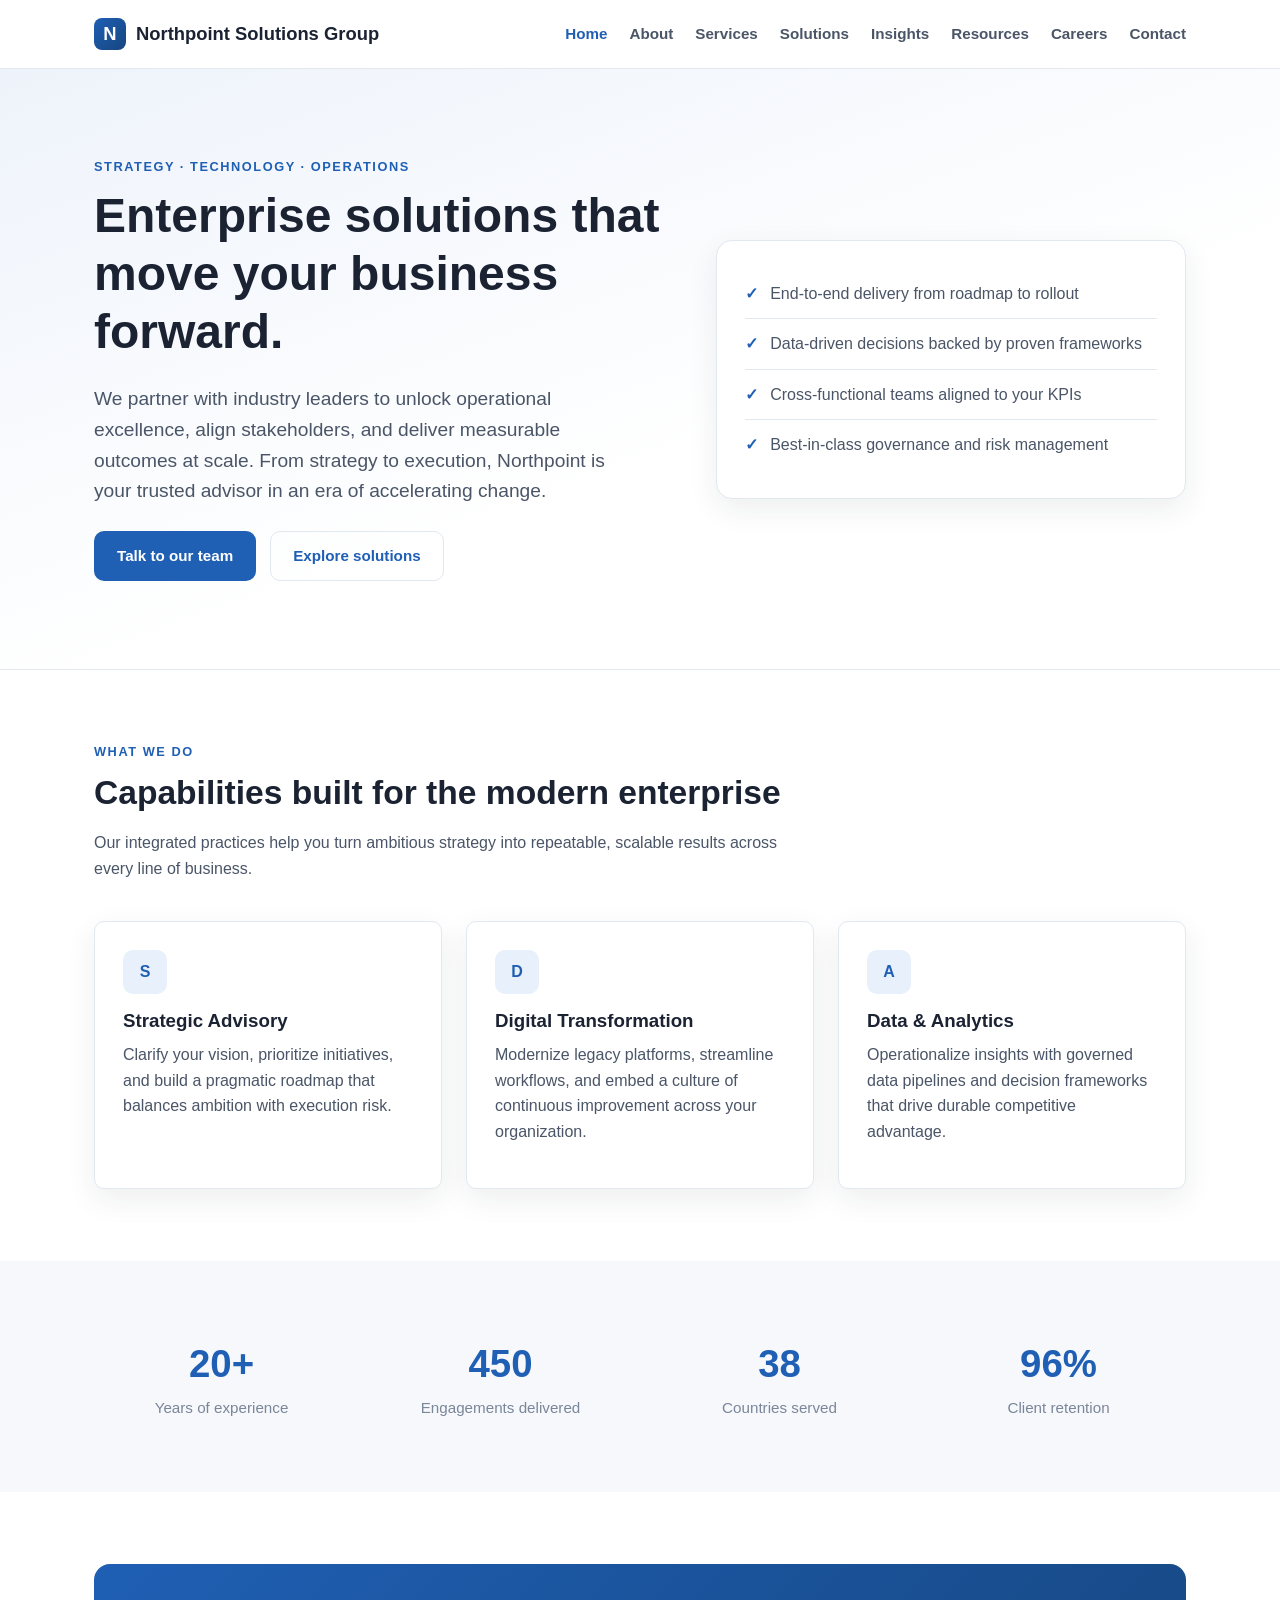
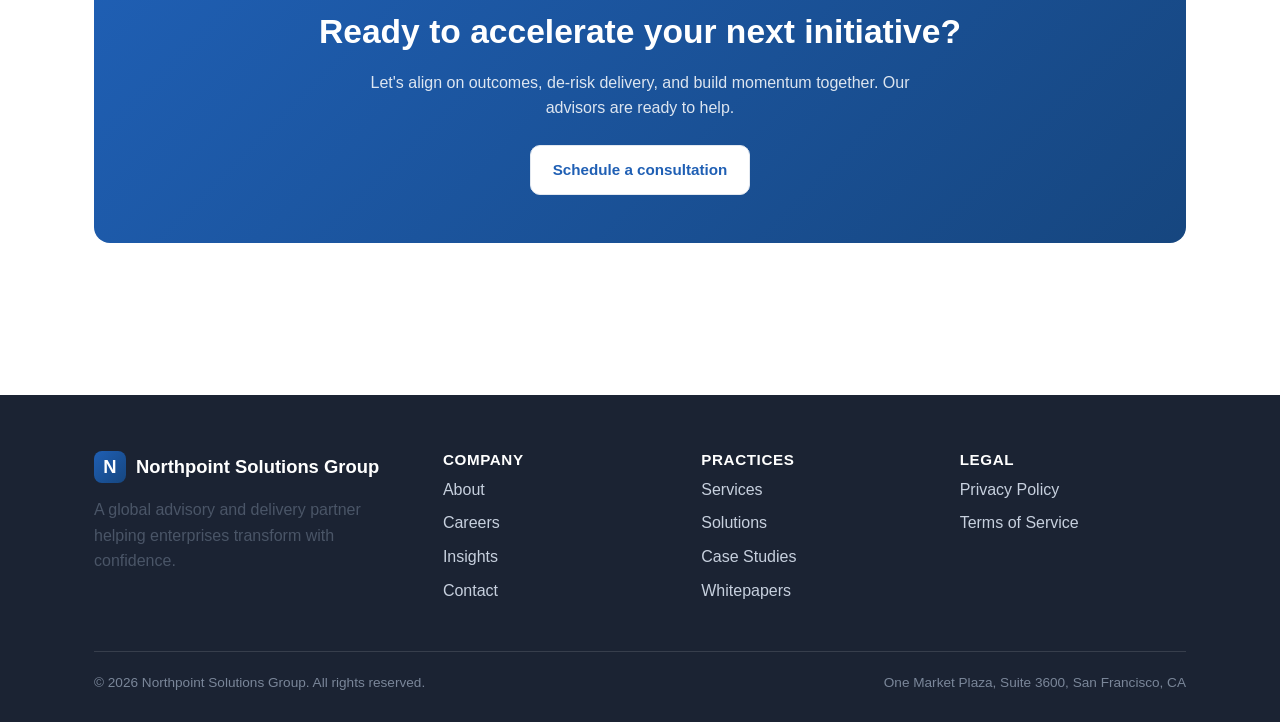
==== index.html @ 304a4c9b "Add Northpoint Solutions Group static marketing site Generic corporate static HTML/CSS site with 15 " ====
<!DOCTYPE html>
<html lang="en">
  <head>
    <meta charset="utf-8" />
    <meta name="viewport" content="width=device-width, initial-scale=1" />
    <title>Northpoint Solutions Group — Enterprise Strategy &amp; Delivery</title>
    <meta
      name="description"
      content="Northpoint Solutions Group helps forward-looking enterprises accelerate digital transformation with scalable, data-driven solutions."
    />
    <link rel="stylesheet" href="css/main.css" />
    <link rel="stylesheet" href="css/components.css" />
  </head>
  <body>
    <header class="site-header">
      <div class="container">
        <a class="brand" href="index.html">
          <span class="mark">N</span>
          Northpoint Solutions Group
        </a>
        <nav class="main-nav" aria-label="Primary">
          <a href="index.html" class="is-active">Home</a>
          <a href="about.html">About</a>
          <a href="services.html">Services</a>
          <a href="solutions.html">Solutions</a>
          <a href="blog/index.html">Insights</a>
          <a href="resources/case-studies.html">Resources</a>
          <a href="careers.html">Careers</a>
          <a href="contact.html">Contact</a>
        </nav>
      </div>
    </header>

    <main>
      <section class="hero">
        <div class="container hero__grid">
          <div>
            <p class="eyebrow">Strategy · Technology · Operations</p>
            <h1>Enterprise solutions that move your business forward.</h1>
            <p class="lead">
              We partner with industry leaders to unlock operational excellence,
              align stakeholders, and deliver measurable outcomes at scale.
              From strategy to execution, Northpoint is your trusted advisor in
              an era of accelerating change.
            </p>
            <div class="btn-row">
              <a class="btn btn--primary" href="contact.html">Talk to our team</a>
              <a class="btn btn--ghost" href="solutions.html">Explore solutions</a>
            </div>
          </div>
          <aside class="hero__panel" aria-label="Why Northpoint">
            <ul>
              <li>End-to-end delivery from roadmap to rollout</li>
              <li>Data-driven decisions backed by proven frameworks</li>
              <li>Cross-functional teams aligned to your KPIs</li>
              <li>Best-in-class governance and risk management</li>
            </ul>
          </aside>
        </div>
      </section>

      <section class="section">
        <div class="container">
          <div class="section__intro">
            <p class="eyebrow">What we do</p>
            <h2>Capabilities built for the modern enterprise</h2>
            <p>
              Our integrated practices help you turn ambitious strategy into
              repeatable, scalable results across every line of business.
            </p>
          </div>
          <div class="grid grid--3">
            <article class="card">
              <div class="card__icon">S</div>
              <h3>Strategic Advisory</h3>
              <p>
                Clarify your vision, prioritize initiatives, and build a
                pragmatic roadmap that balances ambition with execution risk.
              </p>
            </article>
            <article class="card">
              <div class="card__icon">D</div>
              <h3>Digital Transformation</h3>
              <p>
                Modernize legacy platforms, streamline workflows, and embed a
                culture of continuous improvement across your organization.
              </p>
            </article>
            <article class="card">
              <div class="card__icon">A</div>
              <h3>Data &amp; Analytics</h3>
              <p>
                Operationalize insights with governed data pipelines and
                decision frameworks that drive durable competitive advantage.
              </p>
            </article>
          </div>
        </div>
      </section>

      <section class="section section--surface">
        <div class="container">
          <div class="stats">
            <div class="stat"><strong>20+</strong><span>Years of experience</span></div>
            <div class="stat"><strong>450</strong><span>Engagements delivered</span></div>
            <div class="stat"><strong>38</strong><span>Countries served</span></div>
            <div class="stat"><strong>96%</strong><span>Client retention</span></div>
          </div>
        </div>
      </section>

      <section class="section">
        <div class="container">
          <div class="cta">
            <h2>Ready to accelerate your next initiative?</h2>
            <p>
              Let's align on outcomes, de-risk delivery, and build momentum
              together. Our advisors are ready to help.
            </p>
            <div class="btn-row" style="justify-content: center">
              <a class="btn btn--ghost" style="background:#fff" href="contact.html">Schedule a consultation</a>
            </div>
          </div>
        </div>
      </section>
    </main>

    <footer class="site-footer">
      <div class="container">
        <div class="footer-grid">
          <div>
            <a class="brand" href="index.html" style="color:#fff">
              <span class="mark">N</span> Northpoint Solutions Group
            </a>
            <p style="margin-top:14px;max-width:320px">
              A global advisory and delivery partner helping enterprises
              transform with confidence.
            </p>
          </div>
          <div>
            <h4>Company</h4>
            <ul>
              <li><a href="about.html">About</a></li>
              <li><a href="careers.html">Careers</a></li>
              <li><a href="blog/index.html">Insights</a></li>
              <li><a href="contact.html">Contact</a></li>
            </ul>
          </div>
          <div>
            <h4>Practices</h4>
            <ul>
              <li><a href="services.html">Services</a></li>
              <li><a href="solutions.html">Solutions</a></li>
              <li><a href="resources/case-studies.html">Case Studies</a></li>
              <li><a href="resources/whitepapers.html">Whitepapers</a></li>
            </ul>
          </div>
          <div>
            <h4>Legal</h4>
            <ul>
              <li><a href="legal/privacy.html">Privacy Policy</a></li>
              <li><a href="legal/terms.html">Terms of Service</a></li>
            </ul>
          </div>
        </div>
        <div class="footer-bottom">
          <span>&copy; 2026 Northpoint Solutions Group. All rights reserved.</span>
          <span>One Market Plaza, Suite 3600, San Francisco, CA</span>
        </div>
      </div>
    </footer>
  </body>
</html>
---- css/main.css ----
/* Northpoint Solutions Group — base styles */

:root {
  --color-bg: #ffffff;
  --color-surface: #f6f8fb;
  --color-ink: #1b2333;
  --color-ink-soft: #4a5567;
  --color-muted: #7a8699;
  --color-accent: #1f5fb4;
  --color-accent-dark: #16467f;
  --color-line: #e2e8f0;
  --radius: 10px;
  --shadow: 0 10px 30px rgba(27, 35, 51, 0.08);
  --maxw: 1140px;
  --font: "Segoe UI", Roboto, "Helvetica Neue", Arial, sans-serif;
}

* {
  box-sizing: border-box;
}

html {
  scroll-behavior: smooth;
}

body {
  margin: 0;
  font-family: var(--font);
  color: var(--color-ink);
  background: var(--color-bg);
  line-height: 1.6;
  font-size: 16px;
}

h1,
h2,
h3,
h4 {
  line-height: 1.2;
  color: var(--color-ink);
  margin: 0 0 0.5em;
  font-weight: 700;
}

h1 {
  font-size: clamp(2rem, 4vw, 3rem);
}

h2 {
  font-size: clamp(1.5rem, 3vw, 2.1rem);
}

p {
  margin: 0 0 1rem;
  color: var(--color-ink-soft);
}

a {
  color: var(--color-accent);
  text-decoration: none;
}

a:hover {
  text-decoration: underline;
}

img {
  max-width: 100%;
  display: block;
}

.container {
  width: 100%;
  max-width: var(--maxw);
  margin: 0 auto;
  padding: 0 24px;
}

/* Header / navigation */
.site-header {
  position: sticky;
  top: 0;
  z-index: 10;
  background: rgba(255, 255, 255, 0.92);
  backdrop-filter: saturate(160%) blur(8px);
  border-bottom: 1px solid var(--color-line);
}

.site-header .container {
  display: flex;
  align-items: center;
  justify-content: space-between;
  min-height: 68px;
  gap: 24px;
}

.brand {
  display: flex;
  align-items: center;
  gap: 10px;
  font-weight: 800;
  font-size: 1.15rem;
  color: var(--color-ink);
}

.brand:hover {
  text-decoration: none;
}

.brand .mark {
  display: inline-grid;
  place-items: center;
  width: 32px;
  height: 32px;
  border-radius: 8px;
  background: linear-gradient(135deg, var(--color-accent), var(--color-accent-dark));
  color: #fff;
  font-weight: 800;
}

.main-nav {
  display: flex;
  align-items: center;
  gap: 22px;
  flex-wrap: wrap;
}

.main-nav a {
  color: var(--color-ink-soft);
  font-weight: 600;
  font-size: 0.95rem;
}

.main-nav a:hover,
.main-nav a.is-active {
  color: var(--color-accent);
  text-decoration: none;
}

/* Footer */
.site-footer {
  background: var(--color-ink);
  color: #c7d0de;
  margin-top: 80px;
  padding: 56px 0 28px;
}

.site-footer h4 {
  color: #fff;
  font-size: 0.95rem;
  letter-spacing: 0.04em;
  text-transform: uppercase;
}

.site-footer a {
  color: #c7d0de;
}

.site-footer a:hover {
  color: #fff;
}

.footer-grid {
  display: grid;
  grid-template-columns: 1.4fr repeat(3, 1fr);
  gap: 32px;
}

.footer-grid ul {
  list-style: none;
  margin: 0;
  padding: 0;
}

.footer-grid li {
  margin-bottom: 8px;
}

.footer-bottom {
  margin-top: 40px;
  padding-top: 20px;
  border-top: 1px solid rgba(255, 255, 255, 0.12);
  display: flex;
  justify-content: space-between;
  flex-wrap: wrap;
  gap: 12px;
  font-size: 0.85rem;
  color: var(--color-muted);
}

/* Generic page sections */
.section {
  padding: 72px 0;
}

.section--surface {
  background: var(--color-surface);
}

.section__intro {
  max-width: 720px;
  margin-bottom: 40px;
}

.eyebrow {
  text-transform: uppercase;
  letter-spacing: 0.12em;
  font-size: 0.8rem;
  font-weight: 700;
  color: var(--color-accent);
  margin-bottom: 10px;
}

@media (max-width: 820px) {
  .main-nav {
    gap: 14px;
  }

  .footer-grid {
    grid-template-columns: 1fr 1fr;
  }
}

@media (max-width: 560px) {
  .site-header .container {
    flex-direction: column;
    align-items: flex-start;
    padding-top: 12px;
    padding-bottom: 12px;
  }

  .footer-grid {
    grid-template-columns: 1fr;
  }
}
---- css/components.css ----
/* Northpoint Solutions Group — components */

/* Buttons */
.btn {
  display: inline-block;
  padding: 12px 22px;
  border-radius: var(--radius);
  font-weight: 700;
  font-size: 0.95rem;
  border: 1px solid transparent;
  cursor: pointer;
  transition: transform 0.08s ease, background 0.15s ease;
}

.btn:hover {
  text-decoration: none;
  transform: translateY(-1px);
}

.btn--primary {
  background: var(--color-accent);
  color: #fff;
}

.btn--primary:hover {
  background: var(--color-accent-dark);
  color: #fff;
}

.btn--ghost {
  background: transparent;
  color: var(--color-accent);
  border-color: var(--color-line);
}

.btn-row {
  display: flex;
  gap: 14px;
  flex-wrap: wrap;
  margin-top: 24px;
}

/* Hero */
.hero {
  background: linear-gradient(160deg, #eef3fb 0%, #ffffff 60%);
  padding: 88px 0;
  border-bottom: 1px solid var(--color-line);
}

.hero__grid {
  display: grid;
  grid-template-columns: 1.1fr 0.9fr;
  gap: 48px;
  align-items: center;
}

.hero p.lead {
  font-size: 1.2rem;
  color: var(--color-ink-soft);
  max-width: 540px;
}

.hero__panel {
  background: #fff;
  border: 1px solid var(--color-line);
  border-radius: 16px;
  box-shadow: var(--shadow);
  padding: 28px;
}

.hero__panel ul {
  list-style: none;
  margin: 0;
  padding: 0;
}

.hero__panel li {
  display: flex;
  gap: 12px;
  padding: 12px 0;
  border-bottom: 1px solid var(--color-line);
  color: var(--color-ink-soft);
}

.hero__panel li:last-child {
  border-bottom: 0;
}

.hero__panel li::before {
  content: "\2713";
  color: var(--color-accent);
  font-weight: 800;
}

/* Page header (interior pages) */
.page-header {
  background: var(--color-ink);
  color: #fff;
  padding: 64px 0;
}

.page-header h1 {
  color: #fff;
}

.page-header p {
  color: #c7d0de;
  max-width: 640px;
  margin-bottom: 0;
}

/* Card grid */
.grid {
  display: grid;
  gap: 24px;
}

.grid--3 {
  grid-template-columns: repeat(3, 1fr);
}

.grid--2 {
  grid-template-columns: repeat(2, 1fr);
}

.card {
  background: #fff;
  border: 1px solid var(--color-line);
  border-radius: var(--radius);
  padding: 28px;
  box-shadow: var(--shadow);
}

.card h3 {
  margin-top: 0;
}

.card .card__icon {
  width: 44px;
  height: 44px;
  border-radius: 10px;
  display: grid;
  place-items: center;
  background: #e8f0fb;
  color: var(--color-accent);
  font-weight: 800;
  margin-bottom: 16px;
}

/* Stats band */
.stats {
  display: grid;
  grid-template-columns: repeat(4, 1fr);
  gap: 24px;
  text-align: center;
}

.stats .stat strong {
  display: block;
  font-size: 2.4rem;
  color: var(--color-accent);
}

.stats .stat span {
  color: var(--color-muted);
  font-size: 0.95rem;
}

/* CTA band */
.cta {
  background: linear-gradient(135deg, var(--color-accent), var(--color-accent-dark));
  color: #fff;
  border-radius: 16px;
  padding: 48px;
  text-align: center;
}

.cta h2 {
  color: #fff;
}

.cta p {
  color: rgba(255, 255, 255, 0.85);
  max-width: 560px;
  margin: 0 auto 8px;
}

/* Article / blog */
.article {
  max-width: 760px;
  margin: 0 auto;
}

.article .meta {
  color: var(--color-muted);
  font-size: 0.9rem;
  margin-bottom: 24px;
}

.article h2 {
  margin-top: 36px;
}

.post-list {
  display: grid;
  gap: 20px;
}

.post-list .post {
  border: 1px solid var(--color-line);
  border-radius: var(--radius);
  padding: 24px;
  background: #fff;
}

.post-list .post .meta {
  color: var(--color-muted);
  font-size: 0.85rem;
}

/* Tables */
.table {
  width: 100%;
  border-collapse: collapse;
  background: #fff;
  border: 1px solid var(--color-line);
  border-radius: var(--radius);
  overflow: hidden;
}

.table th,
.table td {
  text-align: left;
  padding: 14px 18px;
  border-bottom: 1px solid var(--color-line);
}

.table th {
  background: var(--color-surface);
  font-size: 0.85rem;
  text-transform: uppercase;
  letter-spacing: 0.05em;
  color: var(--color-muted);
}

.table tr:last-child td {
  border-bottom: 0;
}

/* Contact layout */
.contact-grid {
  display: grid;
  grid-template-columns: 1fr 1fr;
  gap: 40px;
}

.form-field {
  margin-bottom: 18px;
}

.form-field label {
  display: block;
  font-weight: 600;
  margin-bottom: 6px;
  font-size: 0.9rem;
}

.form-field input,
.form-field textarea {
  width: 100%;
  padding: 12px 14px;
  border: 1px solid var(--color-line);
  border-radius: 8px;
  font: inherit;
}

@media (max-width: 820px) {
  .grid--3,
  .stats {
    grid-template-columns: 1fr 1fr;
  }

  .hero__grid,
  .grid--2,
  .contact-grid {
    grid-template-columns: 1fr;
  }
}

@media (max-width: 520px) {
  .grid--3,
  .stats {
    grid-template-columns: 1fr;
  }

  .cta {
    padding: 32px 22px;
  }
}
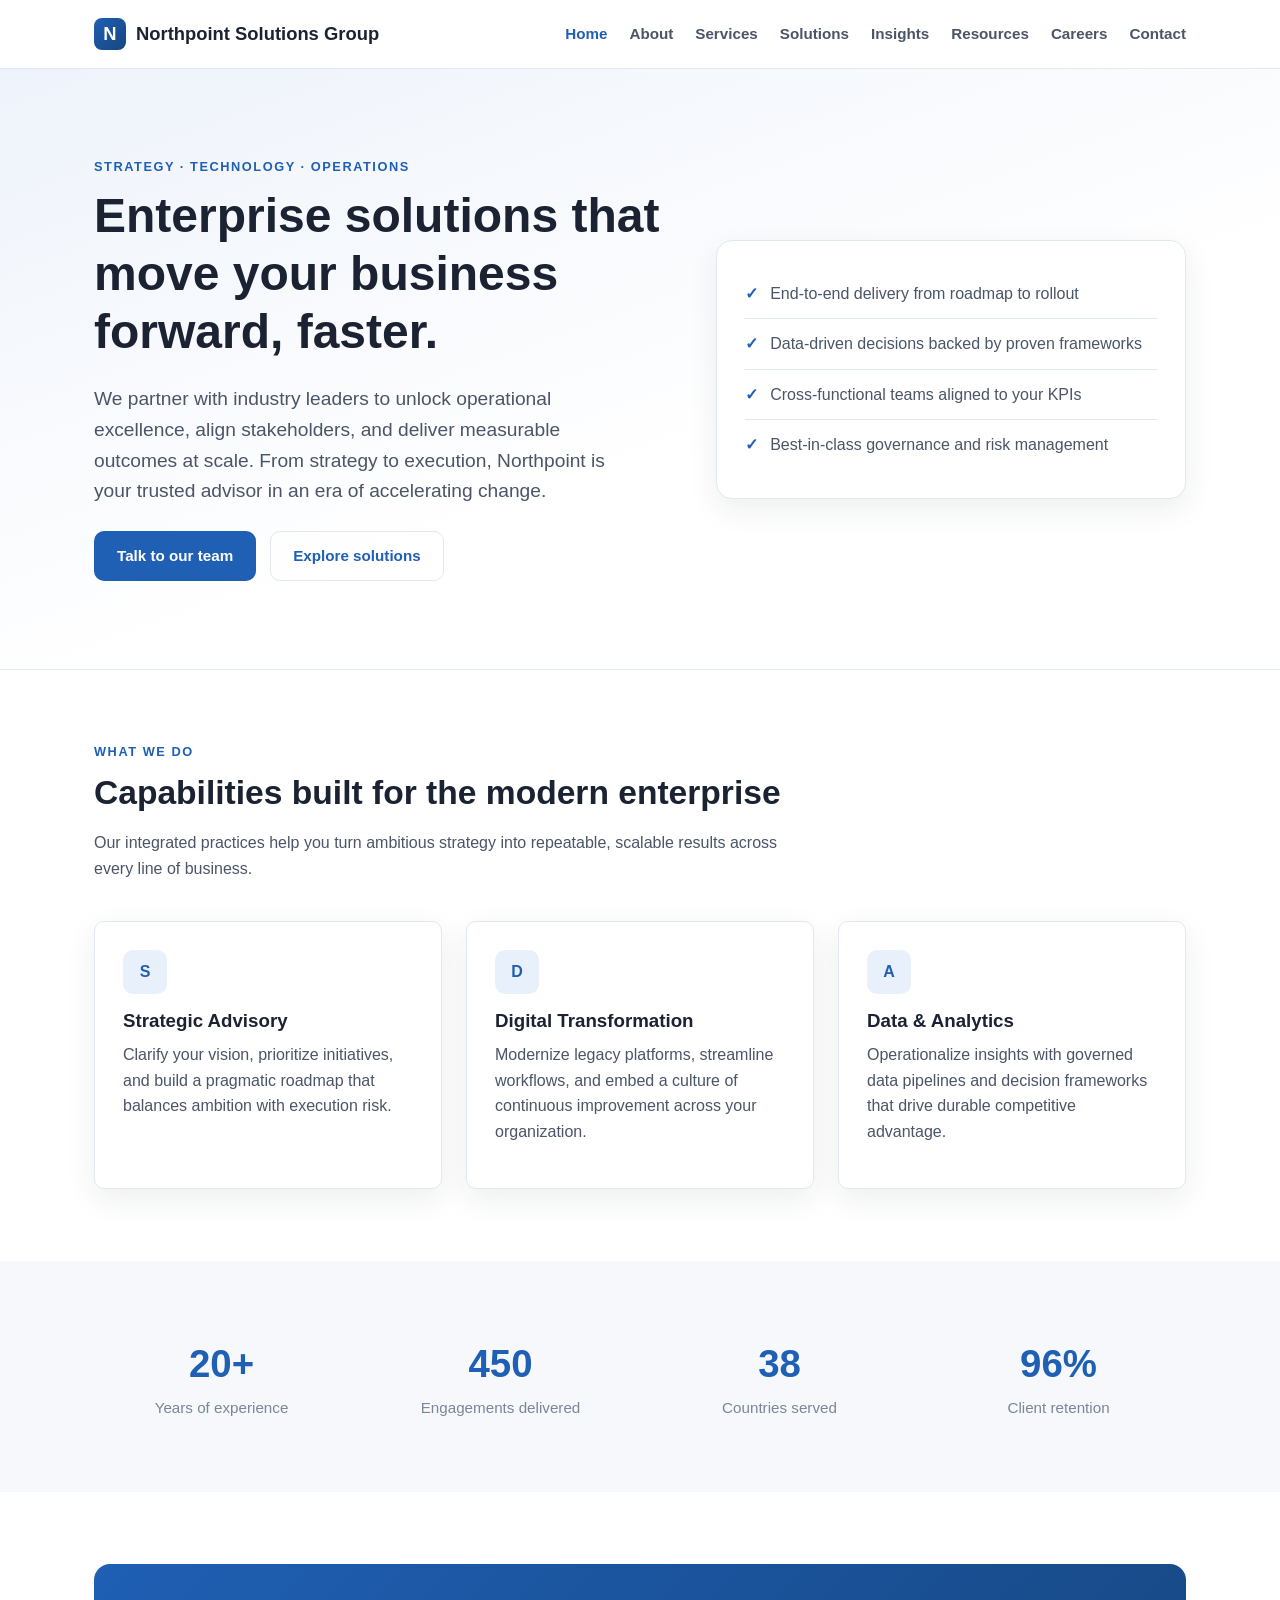
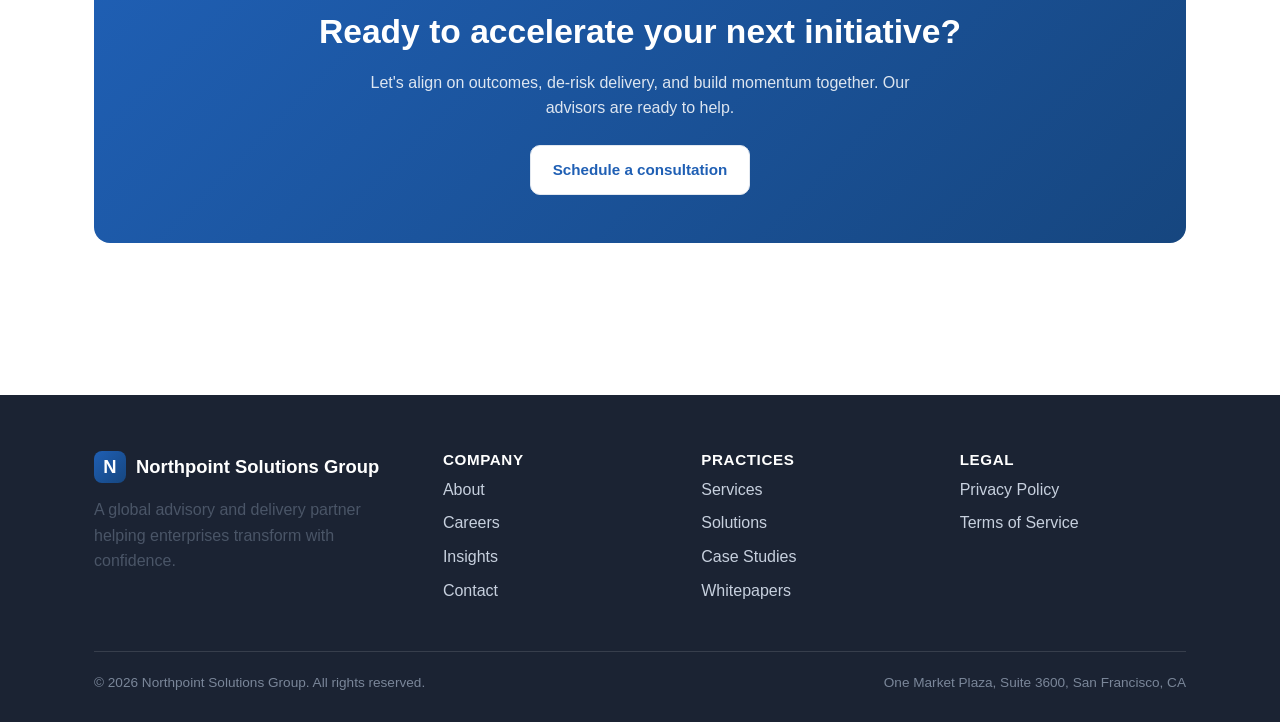
==== commit 16802744: "Touch all four CODEOWNERS regions Exercises every code-owner state in one PR: - index.html        ->" ====
--- a/index.html
+++ b/index.html
@@ -36,7 +36,7 @@
         <div class="container hero__grid">
           <div>
             <p class="eyebrow">Strategy · Technology · Operations</p>
-            <h1>Enterprise solutions that move your business forward.</h1>
+            <h1>Enterprise solutions that move your business forward, faster.</h1>
             <p class="lead">
               We partner with industry leaders to unlock operational excellence,
               align stakeholders, and deliver measurable outcomes at scale.
--- a/css/main.css
+++ b/css/main.css
@@ -1,4 +1,5 @@
 /* Northpoint Solutions Group — base styles */
+/* Updated brand palette tuning. */
 
 :root {
   --color-bg: #ffffff;
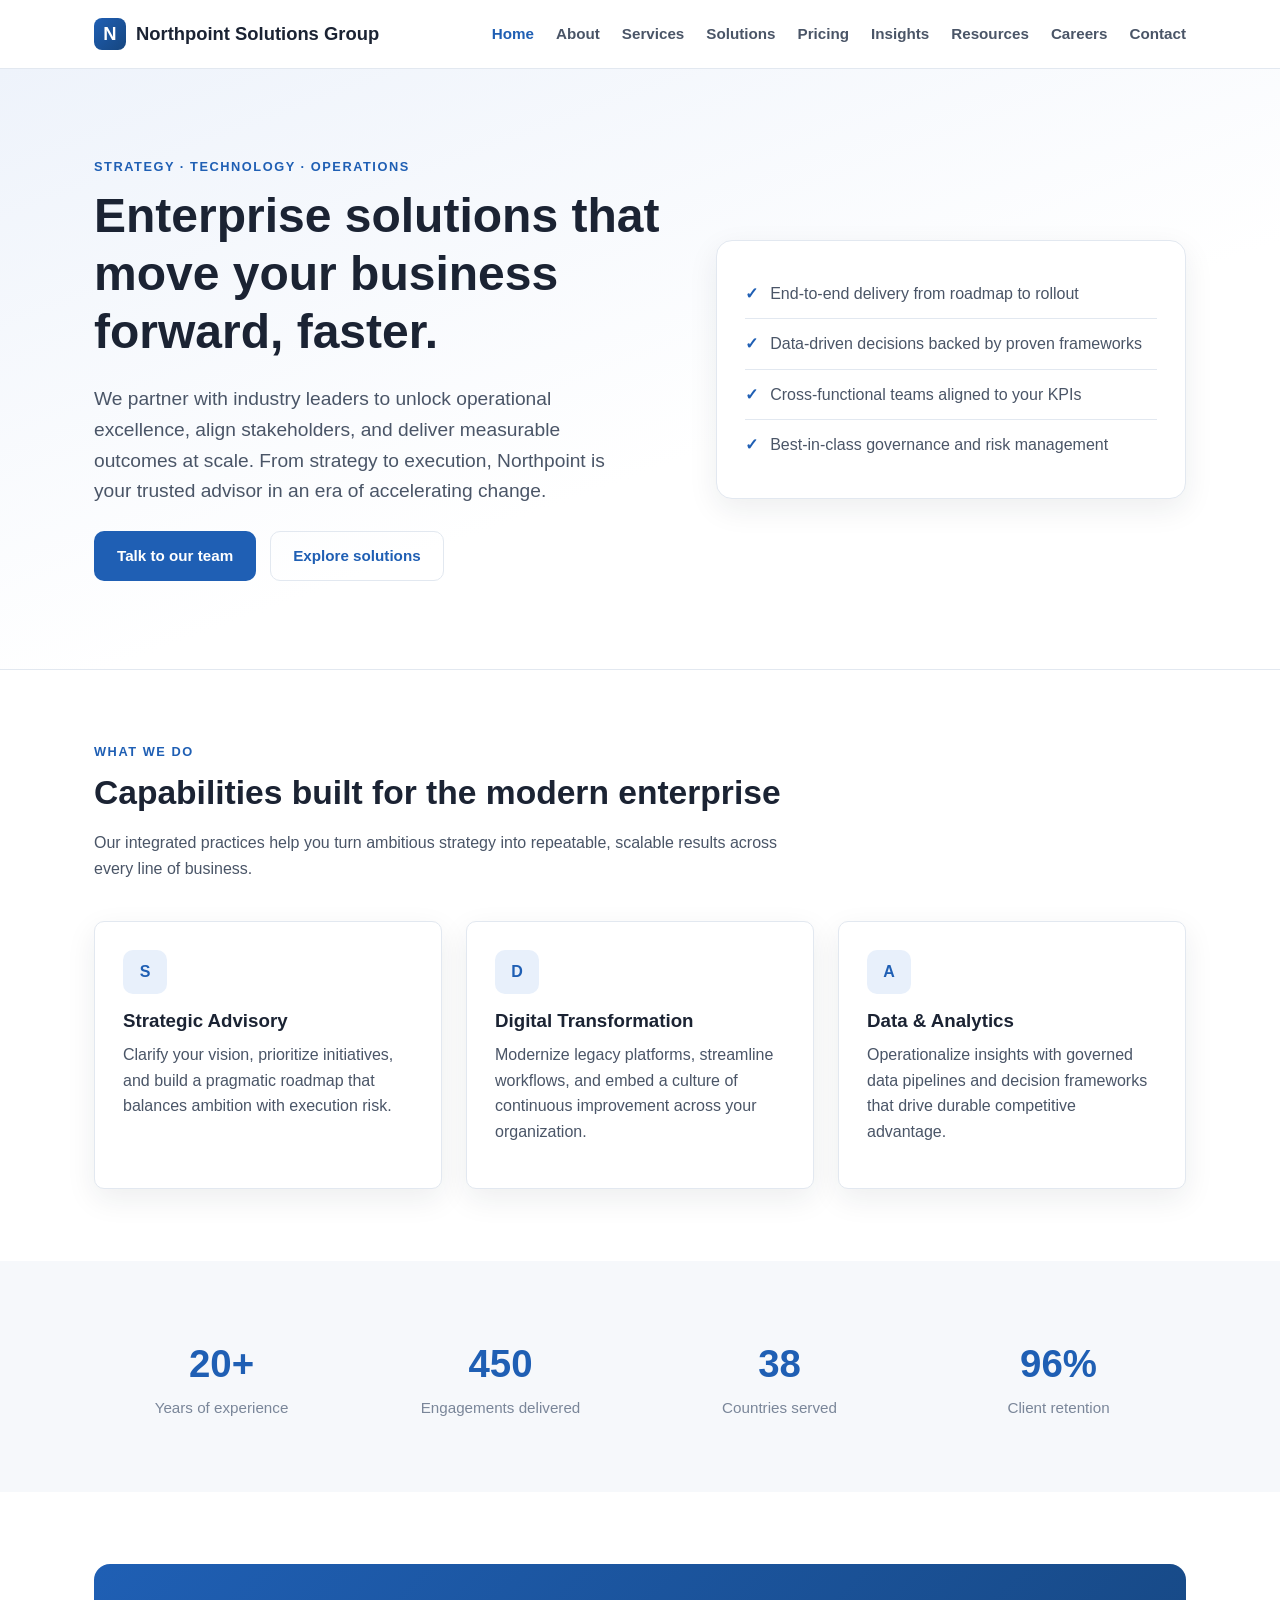
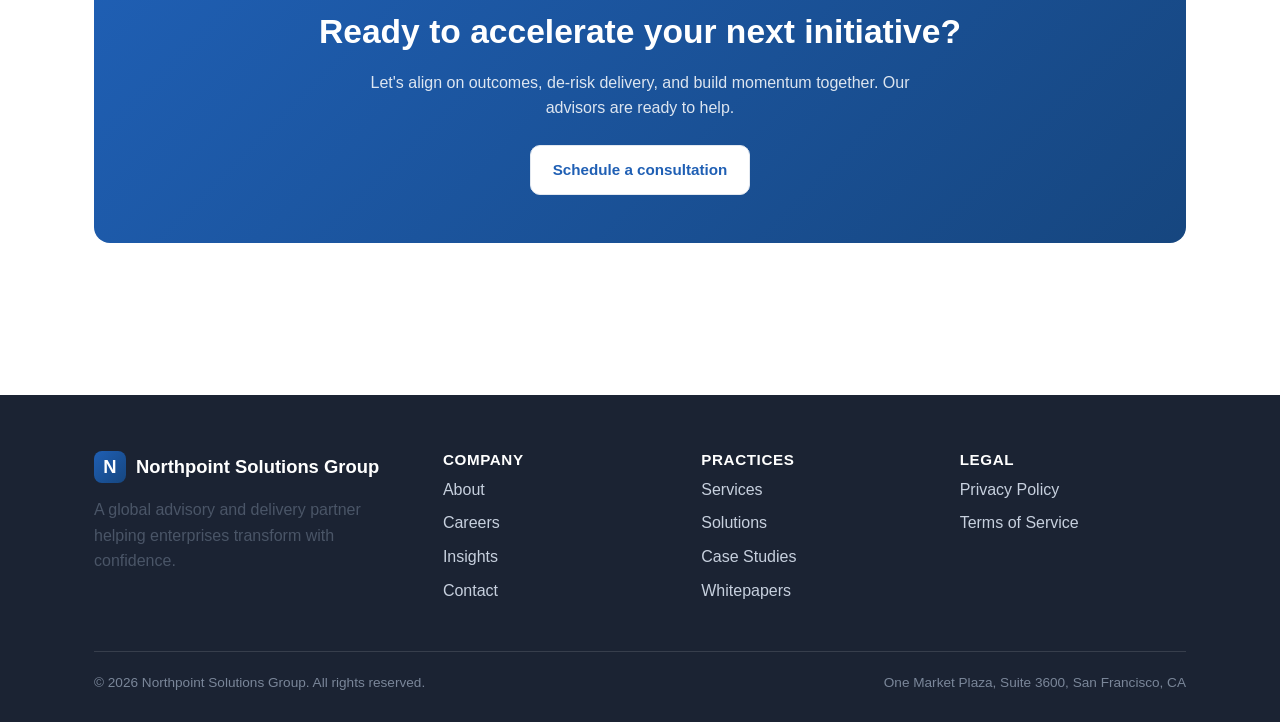
==== commit 3dda4a5e: "Add pricing page skeleton and nav link Co-authored-by: Cursor <cursoragent@cursor.com>" ====
--- a/index.html
+++ b/index.html
@@ -23,6 +23,7 @@
           <a href="about.html">About</a>
           <a href="services.html">Services</a>
           <a href="solutions.html">Solutions</a>
+          <a href="pricing.html">Pricing</a>
           <a href="blog/index.html">Insights</a>
           <a href="resources/case-studies.html">Resources</a>
           <a href="careers.html">Careers</a>
--- a/css/components.css
+++ b/css/components.css
@@ -1,4 +1,5 @@
 /* Northpoint Solutions Group — components */
+/* Reviewed button and card spacing scale. */
 
 /* Buttons */
 .btn {
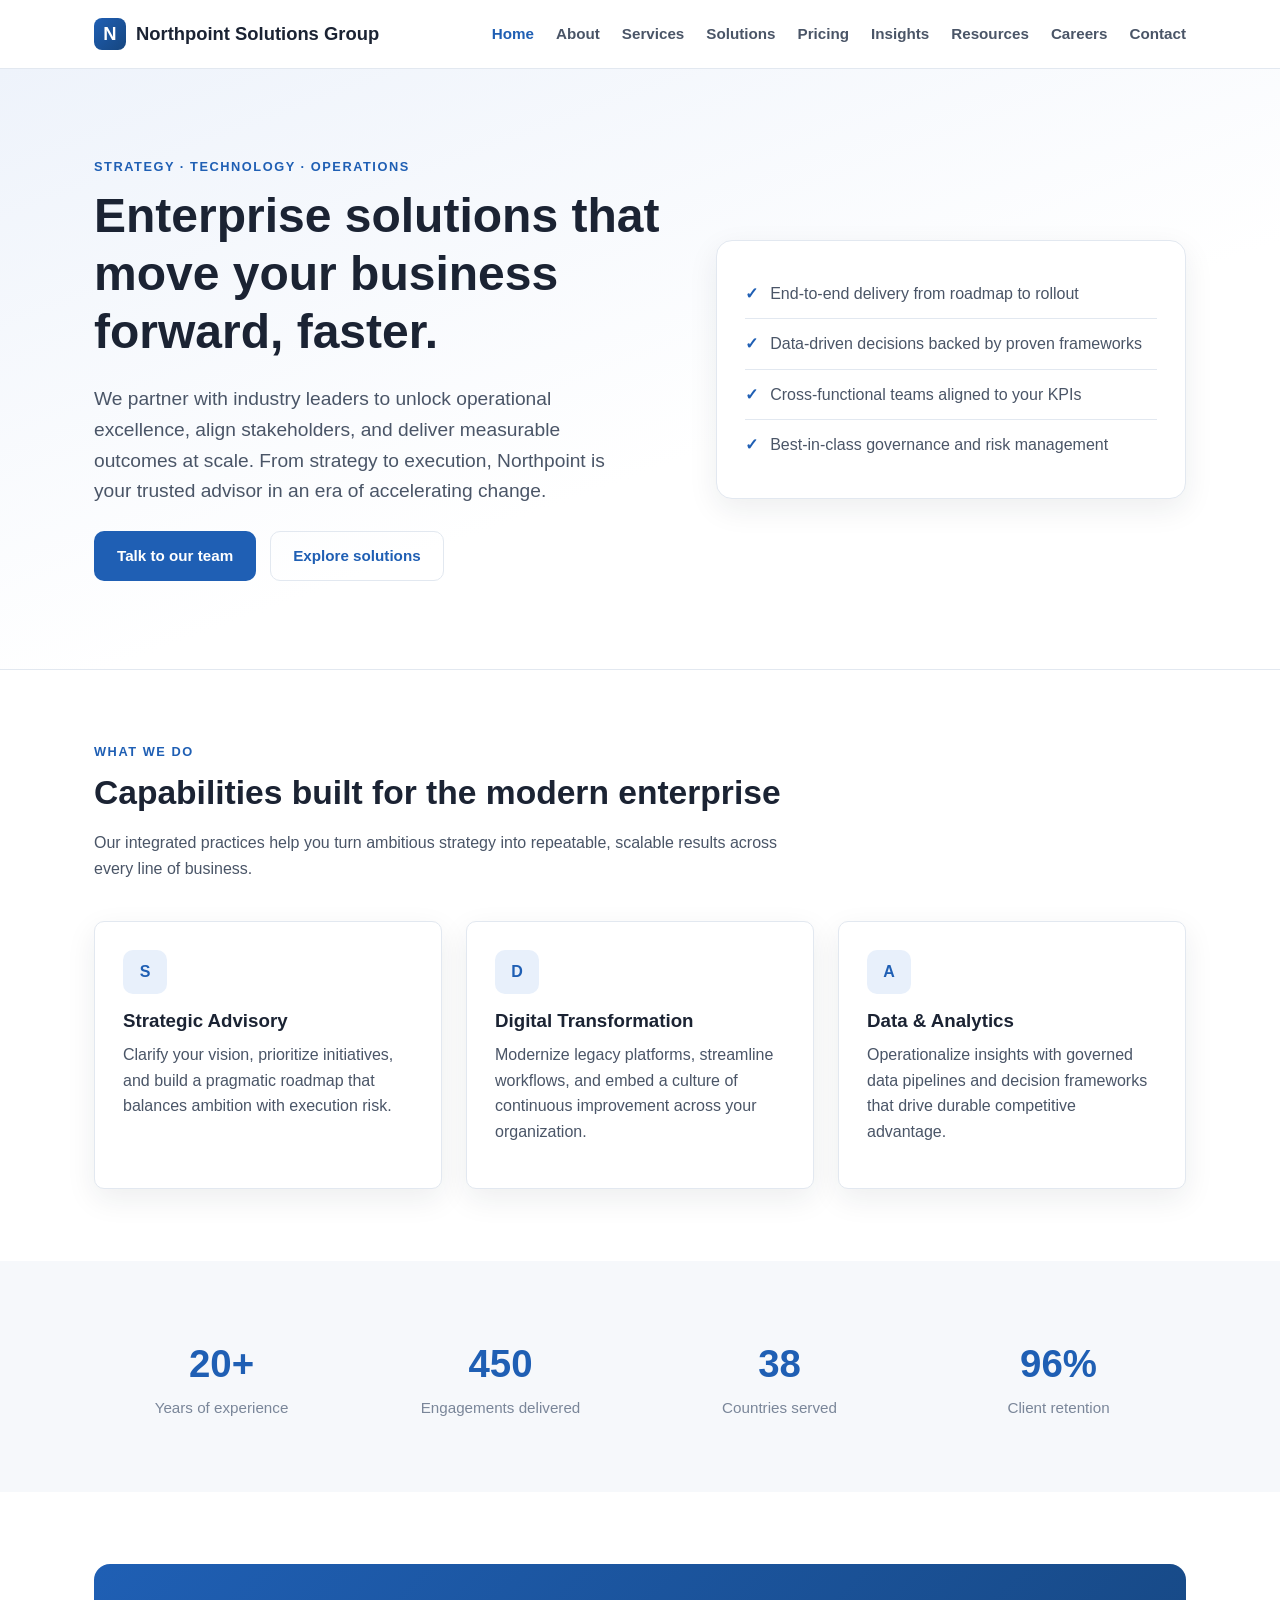
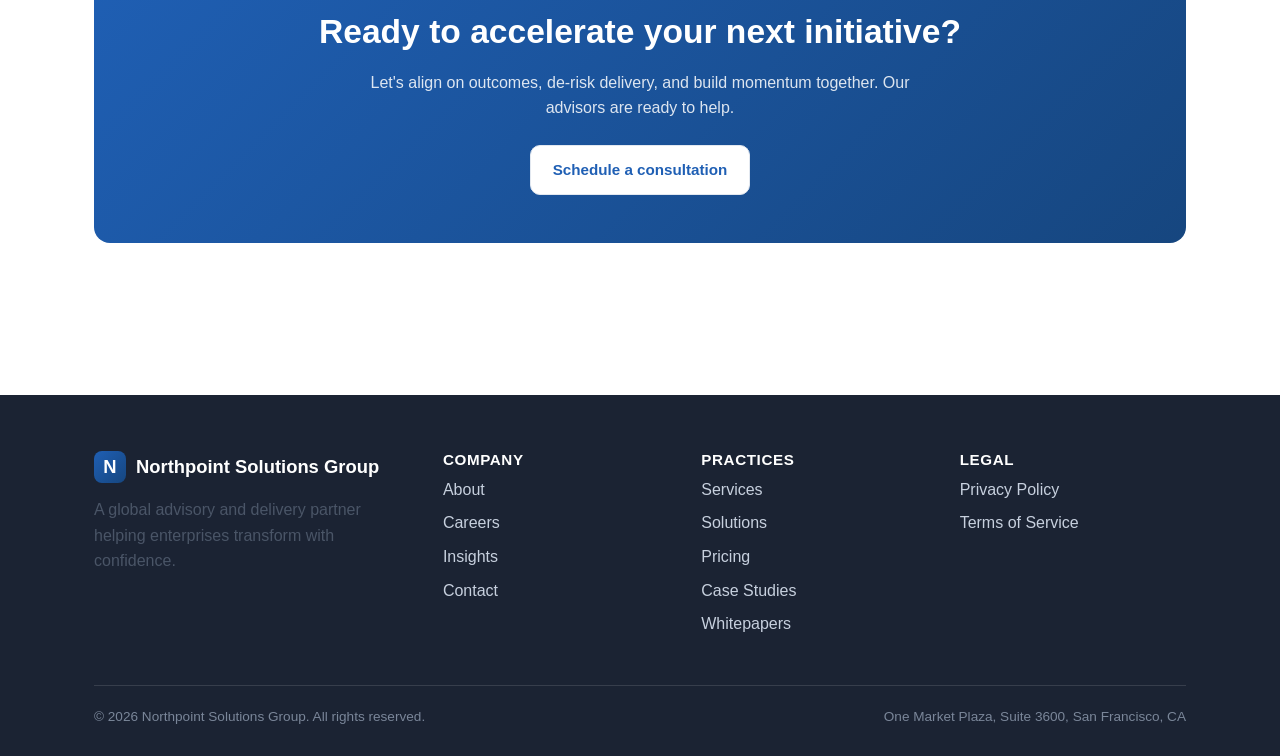
==== commit d02cb7c0: "Add pricing FAQ and footer link Co-authored-by: Cursor <cursoragent@cursor.com>" ====
--- a/index.html
+++ b/index.html
@@ -152,6 +152,7 @@
             <ul>
               <li><a href="services.html">Services</a></li>
               <li><a href="solutions.html">Solutions</a></li>
+              <li><a href="pricing.html">Pricing</a></li>
               <li><a href="resources/case-studies.html">Case Studies</a></li>
               <li><a href="resources/whitepapers.html">Whitepapers</a></li>
             </ul>
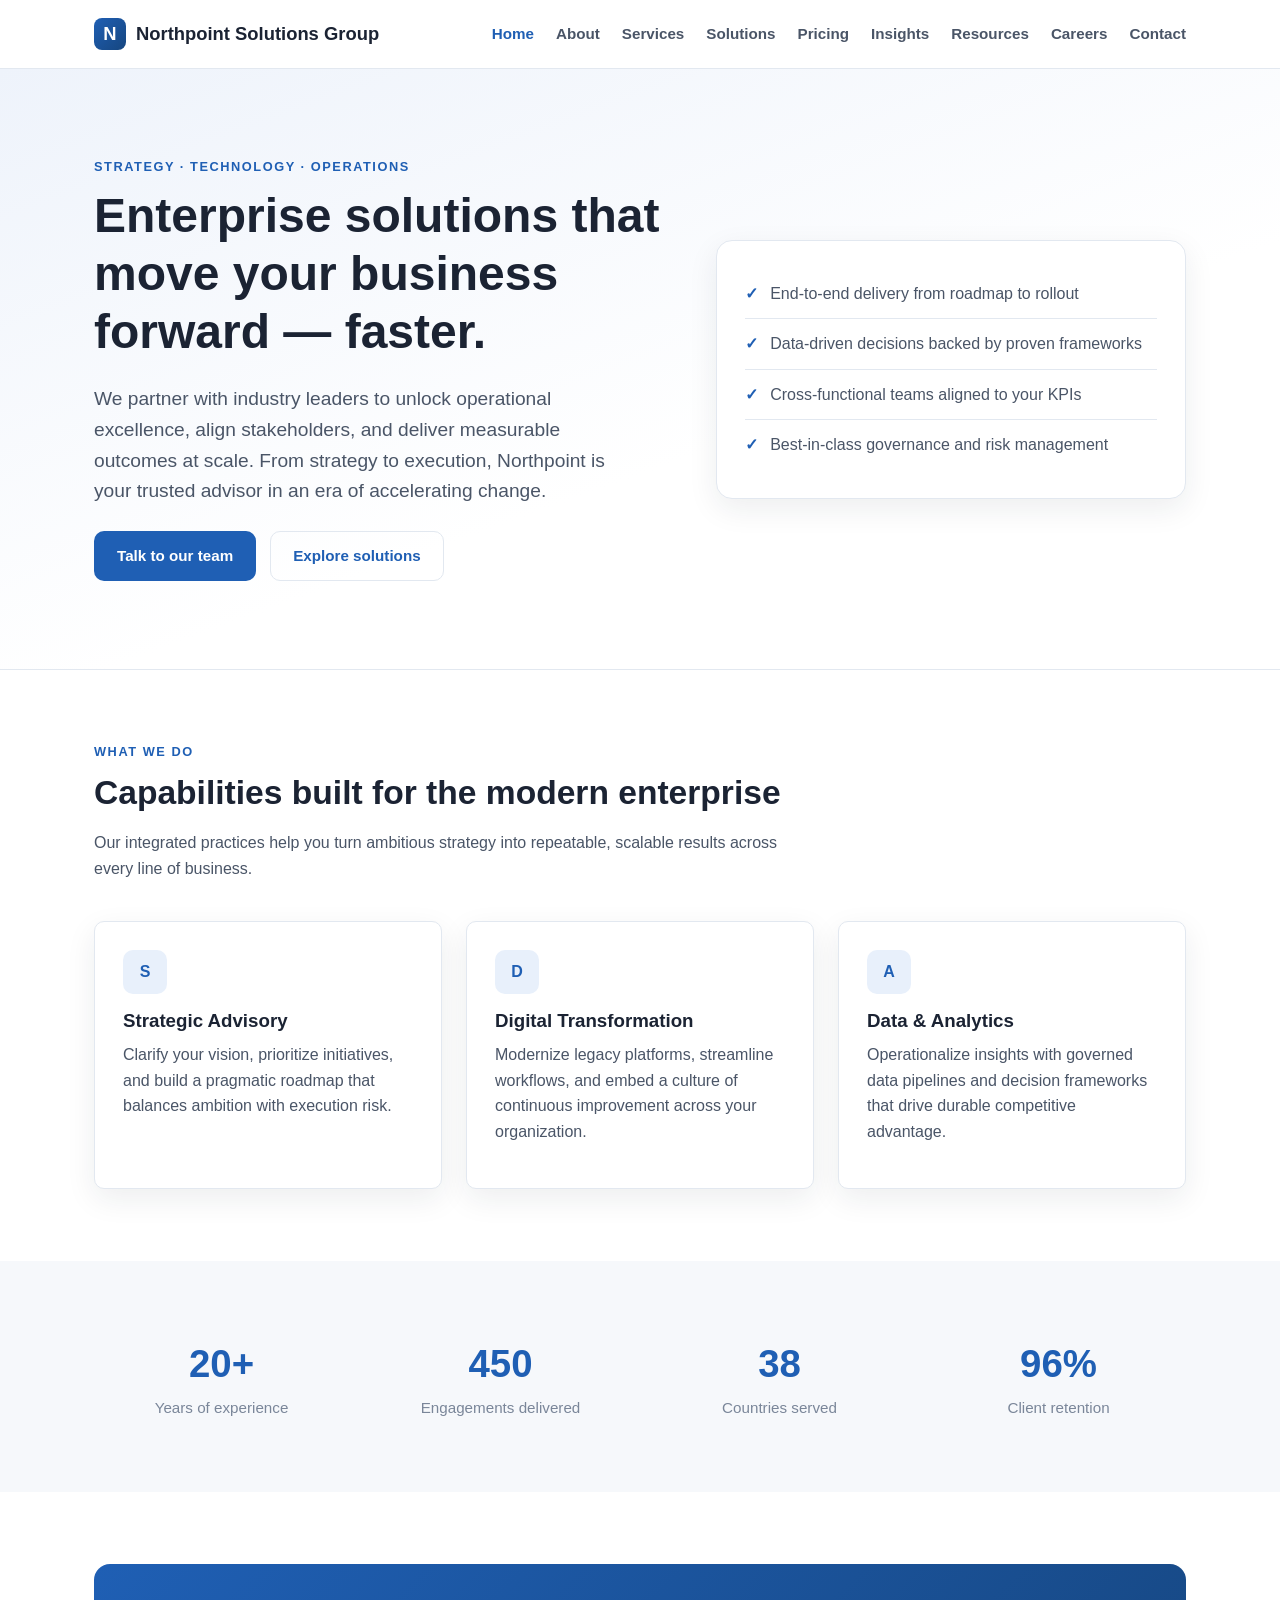
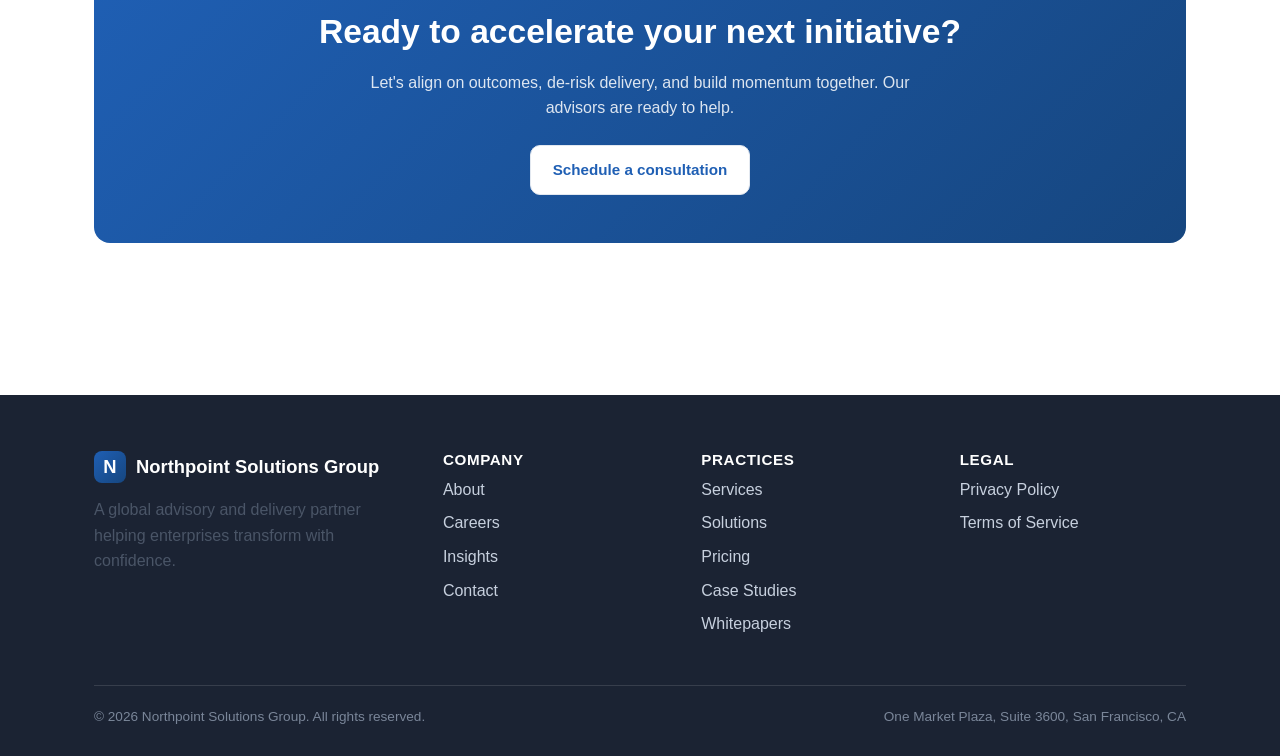
==== commit 9745b6a4: "Polish pricing and home page copy Co-authored-by: Cursor <cursoragent@cursor.com>" ====
--- a/index.html
+++ b/index.html
@@ -37,7 +37,7 @@
         <div class="container hero__grid">
           <div>
             <p class="eyebrow">Strategy · Technology · Operations</p>
-            <h1>Enterprise solutions that move your business forward, faster.</h1>
+            <h1>Enterprise solutions that move your business forward — faster.</h1>
             <p class="lead">
               We partner with industry leaders to unlock operational excellence,
               align stakeholders, and deliver measurable outcomes at scale.
